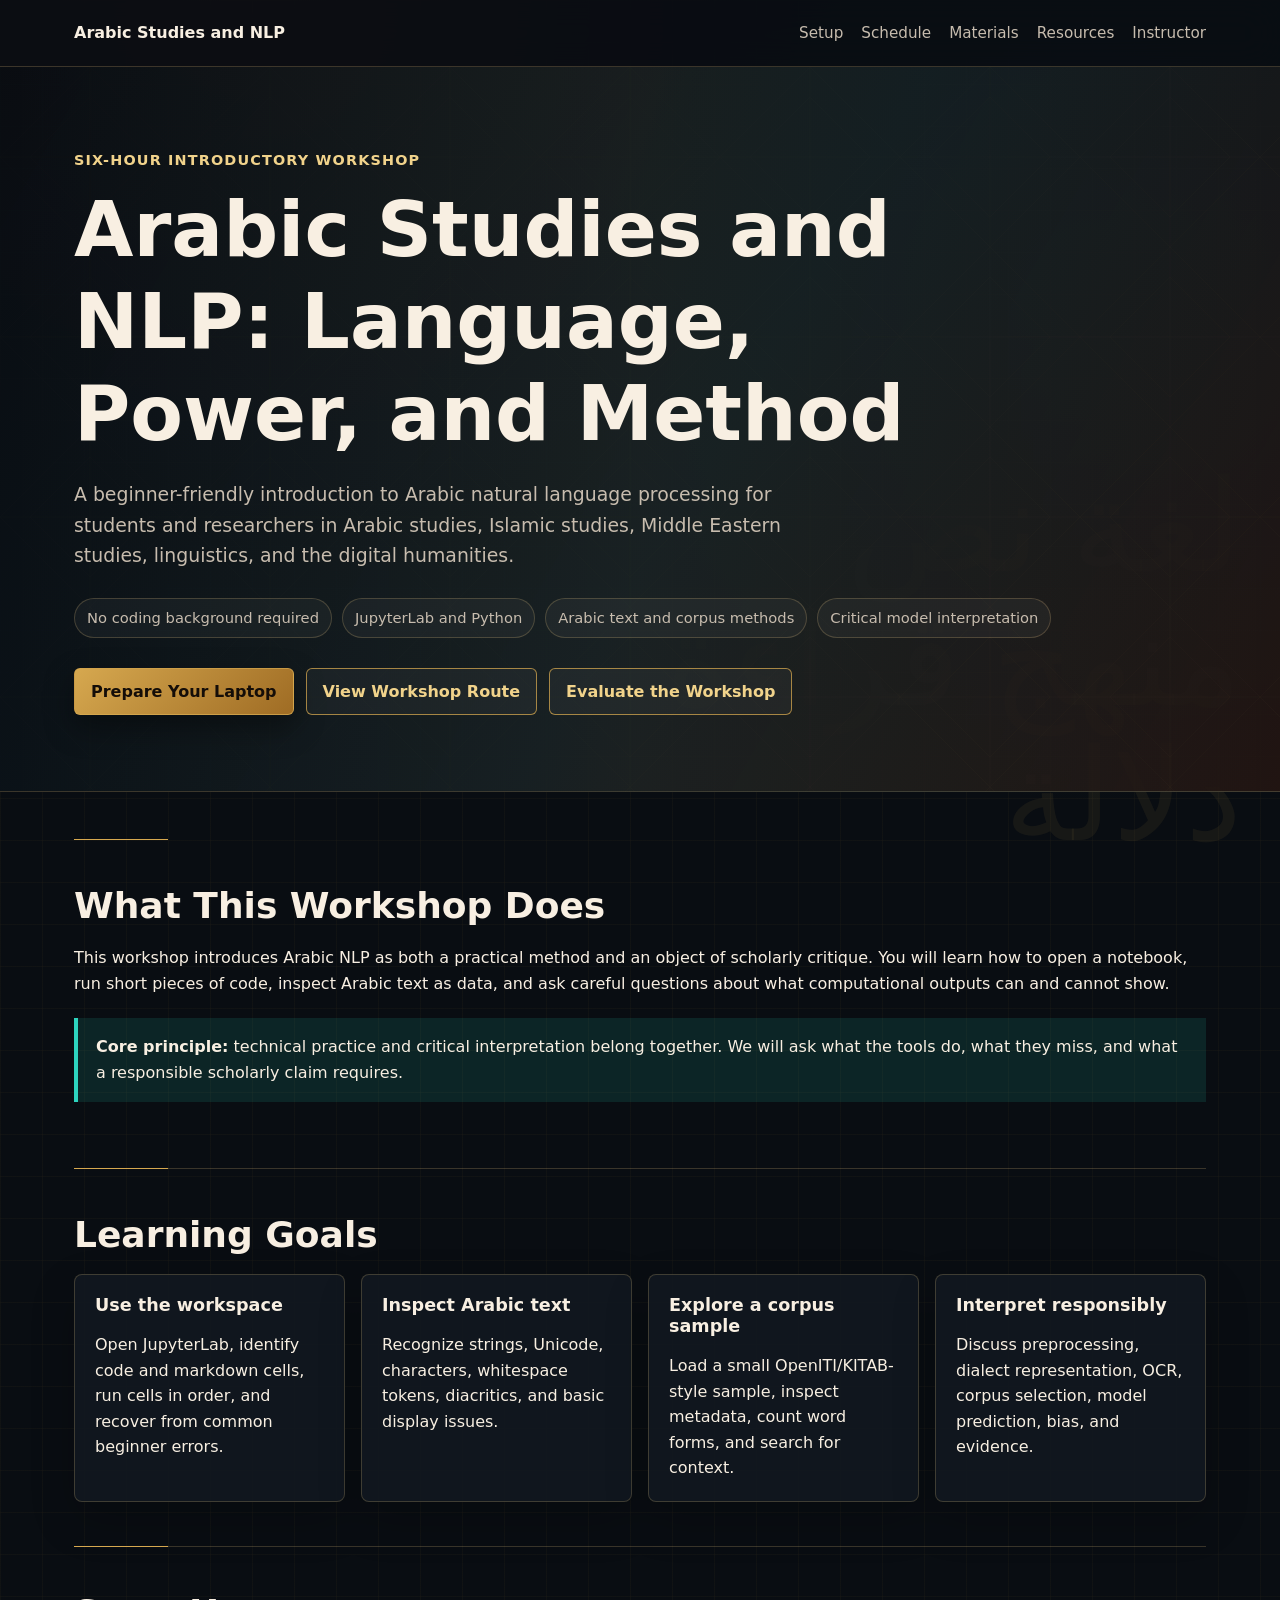
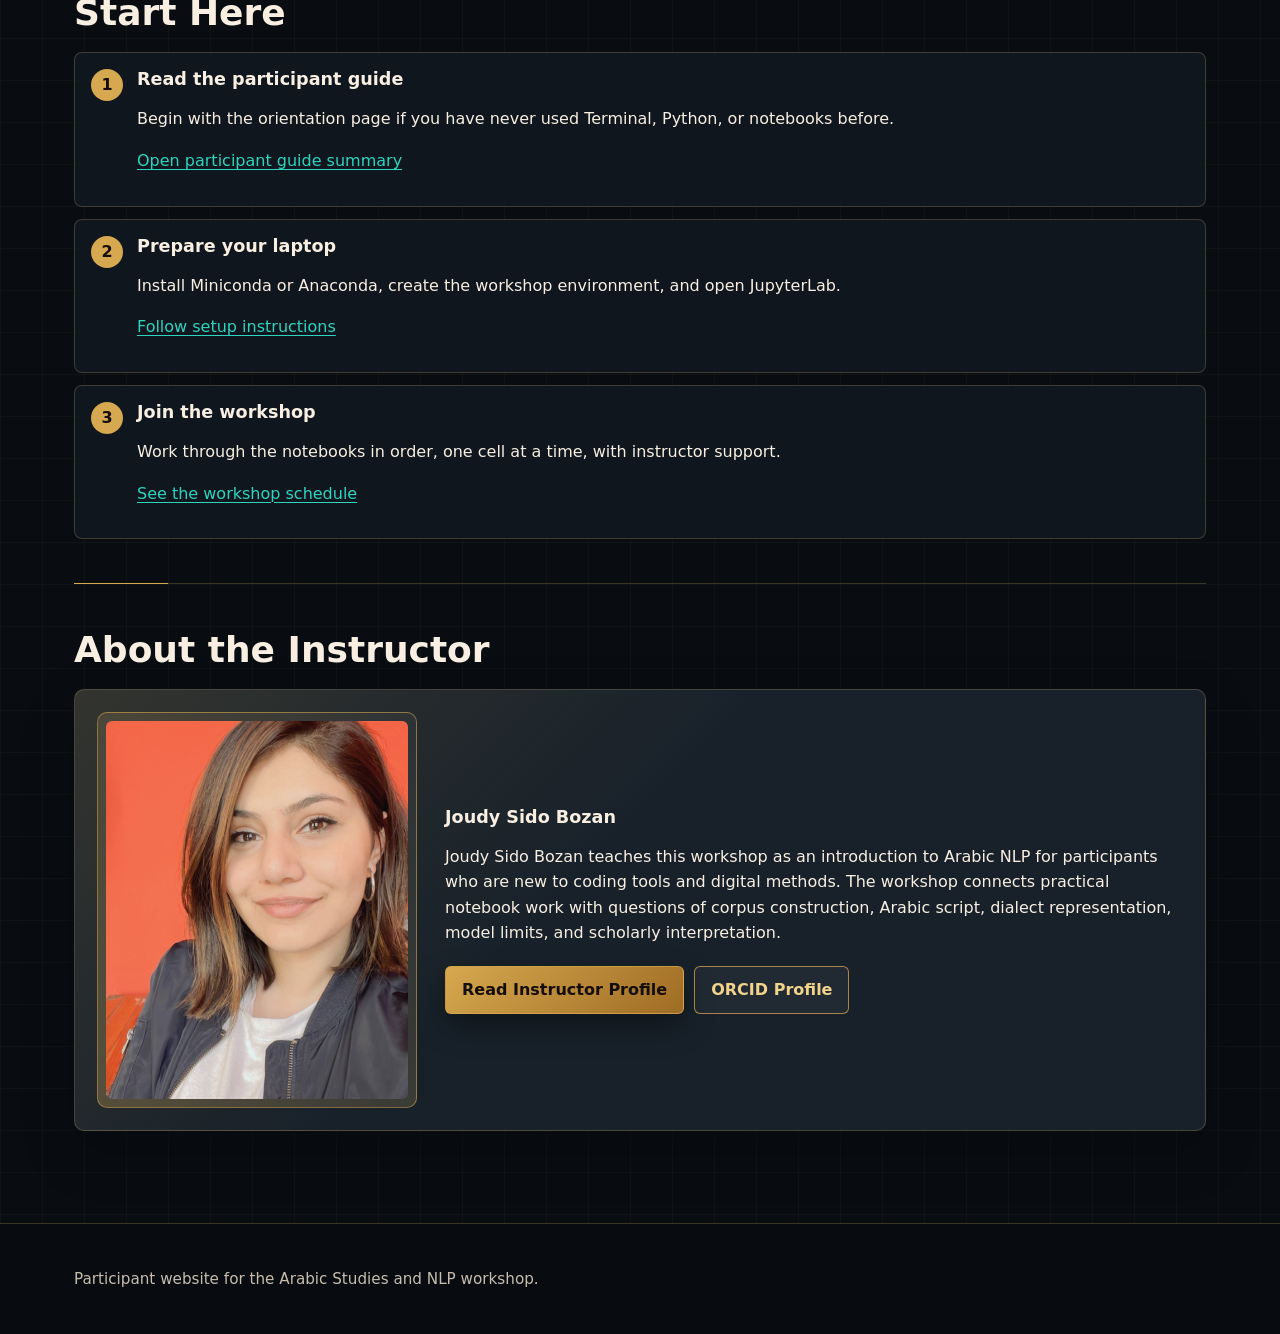
==== arabic-studies-nlp-workshop/docs/index.html @ bc18f791 "git commit -m "Initial commit: Add workshop materials and resources"" ====
<!doctype html>
<html lang="en">
  <head>
    <meta charset="utf-8">
    <meta name="viewport" content="width=device-width, initial-scale=1">
    <title>Arabic Studies and NLP Workshop</title>
    <meta name="description" content="Participant website for a six-hour beginner workshop on Arabic NLP, digital text analysis, and critical interpretation.">
    <link rel="stylesheet" href="assets/site.css">
  </head>
  <body>
    <header class="site-header">
      <nav class="nav" aria-label="Main navigation">
        <a class="brand" href="index.html">Arabic Studies and NLP</a>
        <div class="nav-links">
          <a href="setup.html">Setup</a>
          <a href="schedule.html">Schedule</a>
          <a href="materials.html">Materials</a>
          <a href="resources.html">Resources</a>
          <a href="instructor.html">Instructor</a>
        </div>
      </nav>
    </header>

    <main>
      <section class="hero">
        <div class="hero-inner">
          <p class="eyebrow">Six-hour introductory workshop</p>
          <h1>Arabic Studies and NLP: Language, Power, and Method</h1>
          <p class="lead">A beginner-friendly introduction to Arabic natural language processing for students and researchers in Arabic studies, Islamic studies, Middle Eastern studies, linguistics, and the digital humanities.</p>
          <ul class="meta" aria-label="Workshop facts">
            <li>No coding background required</li>
            <li>JupyterLab and Python</li>
            <li>Arabic text and corpus methods</li>
            <li>Critical model interpretation</li>
          </ul>
          <div class="actions">
            <a class="button" href="setup.html">Prepare Your Laptop</a>
            <a class="button secondary" href="schedule.html">View Workshop Route</a>
            <a class="button secondary" href="https://lehrevaluation.fu-berlin.de/productive/b/EEVLXFW2JXTUE?4">Evaluate the Workshop</a>
          </div>
        </div>
      </section>

      <div class="content">
        <section class="section" aria-labelledby="about">
          <h2 id="about">What This Workshop Does</h2>
          <p>This workshop introduces Arabic NLP as both a practical method and an object of scholarly critique. You will learn how to open a notebook, run short pieces of code, inspect Arabic text as data, and ask careful questions about what computational outputs can and cannot show.</p>
          <div class="note">
            <strong>Core principle:</strong> technical practice and critical interpretation belong together. We will ask what the tools do, what they miss, and what a responsible scholarly claim requires.
          </div>
        </section>

        <section class="section" aria-labelledby="goals">
          <h2 id="goals">Learning Goals</h2>
          <div class="grid">
            <article class="card">
              <h3>Use the workspace</h3>
              <p>Open JupyterLab, identify code and markdown cells, run cells in order, and recover from common beginner errors.</p>
            </article>
            <article class="card">
              <h3>Inspect Arabic text</h3>
              <p>Recognize strings, Unicode, characters, whitespace tokens, diacritics, and basic display issues.</p>
            </article>
            <article class="card">
              <h3>Explore a corpus sample</h3>
              <p>Load a small OpenITI/KITAB-style sample, inspect metadata, count word forms, and search for context.</p>
            </article>
            <article class="card">
              <h3>Interpret responsibly</h3>
              <p>Discuss preprocessing, dialect representation, OCR, corpus selection, model prediction, bias, and evidence.</p>
            </article>
          </div>
        </section>

        <section class="section" aria-labelledby="start">
          <h2 id="start">Start Here</h2>
          <div class="route">
            <div class="route-item">
              <div>
                <h3>Read the participant guide</h3>
                <p>Begin with the orientation page if you have never used Terminal, Python, or notebooks before.</p>
                <p><a href="materials.html#participant-guide">Open participant guide summary</a></p>
              </div>
            </div>
            <div class="route-item">
              <div>
                <h3>Prepare your laptop</h3>
                <p>Install Miniconda or Anaconda, create the workshop environment, and open JupyterLab.</p>
                <p><a href="setup.html">Follow setup instructions</a></p>
              </div>
            </div>
            <div class="route-item">
              <div>
                <h3>Join the workshop</h3>
                <p>Work through the notebooks in order, one cell at a time, with instructor support.</p>
                <p><a href="schedule.html">See the workshop schedule</a></p>
              </div>
            </div>
          </div>
        </section>

        <section class="section" aria-labelledby="instructor">
          <h2 id="instructor">About the Instructor</h2>
          <div class="instructor-panel">
            <div class="portrait-frame">
              <img class="portrait" src="assets/instructor.jpg" alt="Portrait of the workshop instructor">
            </div>
            <div>
              <h3>Joudy Sido Bozan</h3>
              <p>Joudy Sido Bozan teaches this workshop as an introduction to Arabic NLP for participants who are new to coding tools and digital methods. The workshop connects practical notebook work with questions of corpus construction, Arabic script, dialect representation, model limits, and scholarly interpretation.</p>
              <div class="profile-links">
                <a class="button" href="instructor.html">Read Instructor Profile</a>
                <a class="button secondary" href="https://orcid.org/0009-0000-0687-1091">ORCID Profile</a>
              </div>
            </div>
          </div>
        </section>
      </div>
    </main>

    <footer class="site-footer">
      <div class="footer-inner">
        <p>Participant website for the Arabic Studies and NLP workshop.</p>
      </div>
    </footer>
  </body>
</html>
---- arabic-studies-nlp-workshop/docs/assets/site.css ----
:root {
  --ink: #f8efe2;
  --muted: #c7bcae;
  --line: rgba(218, 185, 120, 0.24);
  --paper: #090d12;
  --panel: rgba(18, 25, 32, 0.88);
  --panel-strong: rgba(25, 35, 44, 0.96);
  --accent: #2dd4bf;
  --accent-dark: #14b8a6;
  --gold: #d6a84f;
  --gold-soft: #f1d38b;
  --ruby: #b55239;
  --soft: rgba(45, 212, 191, 0.12);
  --soft-gold: rgba(214, 168, 79, 0.13);
  --code: #f8efe2;
  --shadow: rgba(0, 0, 0, 0.38);
}

* {
  box-sizing: border-box;
}

html {
  scroll-behavior: smooth;
}

body {
  margin: 0;
  color: var(--ink);
  background:
    radial-gradient(circle at 20% 0%, rgba(181, 82, 57, 0.24), transparent 34rem),
    radial-gradient(circle at 85% 10%, rgba(20, 184, 166, 0.16), transparent 32rem),
    linear-gradient(rgba(214, 168, 79, 0.035) 1px, transparent 1px),
    linear-gradient(90deg, rgba(214, 168, 79, 0.035) 1px, transparent 1px),
    var(--paper);
  background-size: auto, auto, 42px 42px, 42px 42px, auto;
  font-family: Inter, ui-sans-serif, system-ui, -apple-system, BlinkMacSystemFont, "Segoe UI", sans-serif;
  line-height: 1.6;
}

body::before {
  content: "لغة  نص  منهج  قراءة  دلالة";
  position: fixed;
  inset: auto 3vw 4vh auto;
  z-index: -1;
  max-width: 42rem;
  color: rgba(214, 168, 79, 0.07);
  font-family: Georgia, "Times New Roman", serif;
  font-size: clamp(3.6rem, 10vw, 9rem);
  line-height: 1.05;
  text-align: right;
  direction: rtl;
  pointer-events: none;
}

a {
  color: var(--accent);
  text-decoration-thickness: 0.08em;
  text-underline-offset: 0.18em;
}

a:hover {
  color: var(--gold-soft);
}

.site-header {
  border-bottom: 1px solid var(--line);
  background: rgba(9, 13, 18, 0.9);
  backdrop-filter: blur(18px);
  position: sticky;
  top: 0;
  z-index: 10;
}

.nav {
  max-width: 1180px;
  margin: 0 auto;
  min-height: 66px;
  padding: 0 24px;
  display: flex;
  align-items: center;
  justify-content: space-between;
  gap: 24px;
}

.brand {
  color: var(--ink);
  font-weight: 800;
  text-decoration: none;
}

.nav-links {
  display: flex;
  align-items: center;
  gap: 18px;
  flex-wrap: wrap;
}

.nav-links a {
  color: var(--muted);
  font-size: 0.95rem;
  text-decoration: none;
}

.nav-links a[aria-current="page"],
.nav-links a:hover {
  color: var(--gold-soft);
}

.hero {
  position: relative;
  overflow: hidden;
  border-bottom: 1px solid var(--line);
  background:
    linear-gradient(120deg, rgba(9, 13, 18, 0.96), rgba(14, 26, 33, 0.94) 55%, rgba(36, 22, 18, 0.88)),
    url("data:image/svg+xml,%3Csvg width='180' height='180' viewBox='0 0 180 180' xmlns='http://www.w3.org/2000/svg'%3E%3Cg fill='none' stroke='%23d6a84f' stroke-opacity='.18' stroke-width='1'%3E%3Cpath d='M90 0l90 90-90 90L0 90z'/%3E%3Cpath d='M90 30l60 60-60 60-60-60z'/%3E%3Cpath d='M0 90h180M90 0v180'/%3E%3C/g%3E%3C/svg%3E");
}

.hero::after {
  content: "";
  position: absolute;
  inset: 0;
  background: linear-gradient(90deg, transparent, rgba(214, 168, 79, 0.06), transparent);
  pointer-events: none;
}

.hero-inner,
.content {
  max-width: 1180px;
  margin: 0 auto;
  padding: 48px 24px;
}

.hero-inner {
  position: relative;
  z-index: 1;
  padding-top: 82px;
  padding-bottom: 76px;
}

.eyebrow {
  margin: 0 0 12px;
  color: var(--gold-soft);
  font-size: 0.9rem;
  font-weight: 800;
  letter-spacing: 0.08em;
  text-transform: uppercase;
}

h1,
h2,
h3 {
  line-height: 1.2;
}

h1 {
  max-width: 870px;
  margin: 0;
  font-size: clamp(2.25rem, 6vw, 4.8rem);
  letter-spacing: 0;
}

h2 {
  margin: 0 0 18px;
  font-size: clamp(1.55rem, 3vw, 2.25rem);
}

h3 {
  margin: 0 0 8px;
  font-size: 1.1rem;
}

.lead {
  max-width: 780px;
  color: var(--muted);
  font-size: 1.18rem;
}

.meta {
  display: flex;
  gap: 10px;
  flex-wrap: wrap;
  margin: 28px 0 0;
  padding: 0;
  list-style: none;
}

.meta li {
  border: 1px solid var(--line);
  border-radius: 999px;
  background: rgba(255, 255, 255, 0.04);
  color: var(--muted);
  padding: 7px 12px;
  font-size: 0.92rem;
}

.actions {
  display: flex;
  gap: 12px;
  flex-wrap: wrap;
  margin-top: 30px;
}

.button {
  display: inline-flex;
  align-items: center;
  justify-content: center;
  min-height: 44px;
  padding: 10px 16px;
  border: 1px solid rgba(214, 168, 79, 0.74);
  border-radius: 6px;
  background: linear-gradient(135deg, var(--gold), #9f6c24);
  color: #140d08;
  font-weight: 800;
  text-decoration: none;
  box-shadow: 0 12px 30px var(--shadow);
}

.button:hover {
  color: #140d08;
  filter: brightness(1.08);
}

.button.secondary {
  background: rgba(255, 255, 255, 0.04);
  color: var(--gold-soft);
  box-shadow: none;
}

.section {
  position: relative;
  padding: 44px 0;
  border-bottom: 1px solid var(--line);
}

.section:last-child {
  border-bottom: 0;
}

.section::before {
  content: "";
  position: absolute;
  top: -1px;
  left: 0;
  width: 94px;
  height: 1px;
  background: var(--gold);
}

.grid {
  display: grid;
  grid-template-columns: repeat(auto-fit, minmax(240px, 1fr));
  gap: 16px;
}

.card {
  border: 1px solid var(--line);
  border-radius: 8px;
  background: var(--panel);
  padding: 20px;
  box-shadow: 0 18px 45px rgba(0, 0, 0, 0.2);
}

.card p:last-child {
  margin-bottom: 0;
}

.note {
  border-left: 4px solid var(--accent);
  background: var(--soft);
  padding: 16px 18px;
  margin: 22px 0;
}

.caution {
  border-left-color: var(--gold);
  background: var(--soft-gold);
}

.route {
  display: grid;
  gap: 12px;
  counter-reset: route;
}

.route-item {
  display: grid;
  grid-template-columns: auto 1fr;
  gap: 14px;
  align-items: start;
  border: 1px solid var(--line);
  border-radius: 8px;
  background: var(--panel);
  padding: 16px;
}

.route-item::before {
  counter-increment: route;
  content: counter(route);
  display: inline-flex;
  width: 32px;
  height: 32px;
  align-items: center;
  justify-content: center;
  border-radius: 999px;
  background: var(--gold);
  color: #140d08;
  font-weight: 800;
}

.instructor-panel {
  display: grid;
  grid-template-columns: minmax(220px, 320px) 1fr;
  gap: 28px;
  align-items: center;
  border: 1px solid var(--line);
  border-radius: 10px;
  background:
    linear-gradient(135deg, rgba(214, 168, 79, 0.14), transparent 44%),
    var(--panel-strong);
  padding: 22px;
  box-shadow: 0 20px 50px rgba(0, 0, 0, 0.28);
}

.portrait-frame {
  border: 1px solid rgba(214, 168, 79, 0.52);
  border-radius: 10px;
  padding: 8px;
  background:
    linear-gradient(45deg, rgba(214, 168, 79, 0.26), transparent),
    rgba(255, 255, 255, 0.04);
}

.portrait {
  display: block;
  width: 100%;
  aspect-ratio: 4 / 5;
  object-fit: cover;
  border-radius: 6px;
}

.arabic-kicker {
  margin: 0 0 8px;
  color: var(--gold-soft);
  font-family: Georgia, "Times New Roman", serif;
  font-size: 1.45rem;
  direction: rtl;
}

.profile-links {
  display: flex;
  flex-wrap: wrap;
  gap: 10px;
  margin-top: 20px;
}

table {
  width: 100%;
  border-collapse: collapse;
  margin: 18px 0;
  background: var(--panel);
}

th,
td {
  border: 1px solid var(--line);
  padding: 12px;
  text-align: left;
  vertical-align: top;
}

th {
  background: rgba(214, 168, 79, 0.12);
  color: var(--gold-soft);
}

code {
  color: var(--code);
  background: rgba(255, 255, 255, 0.1);
  border-radius: 4px;
  padding: 0.12em 0.32em;
  font-family: ui-monospace, SFMono-Regular, Menlo, Consolas, monospace;
}

pre {
  overflow-x: auto;
  background: #04070a;
  color: #f7fafc;
  border: 1px solid var(--line);
  border-radius: 8px;
  padding: 16px;
}

pre code {
  background: transparent;
  color: inherit;
  padding: 0;
}

.site-footer {
  border-top: 1px solid var(--line);
  background: rgba(9, 13, 18, 0.96);
}

.footer-inner {
  max-width: 1180px;
  margin: 0 auto;
  padding: 28px 24px;
  color: var(--muted);
  font-size: 0.95rem;
}

@media (max-width: 780px) {
  .nav {
    align-items: flex-start;
    flex-direction: column;
    padding-top: 14px;
    padding-bottom: 14px;
  }

  .nav-links {
    gap: 12px;
  }

  .hero-inner,
  .content {
    padding-left: 18px;
    padding-right: 18px;
  }

  .instructor-panel {
    grid-template-columns: 1fr;
  }
}
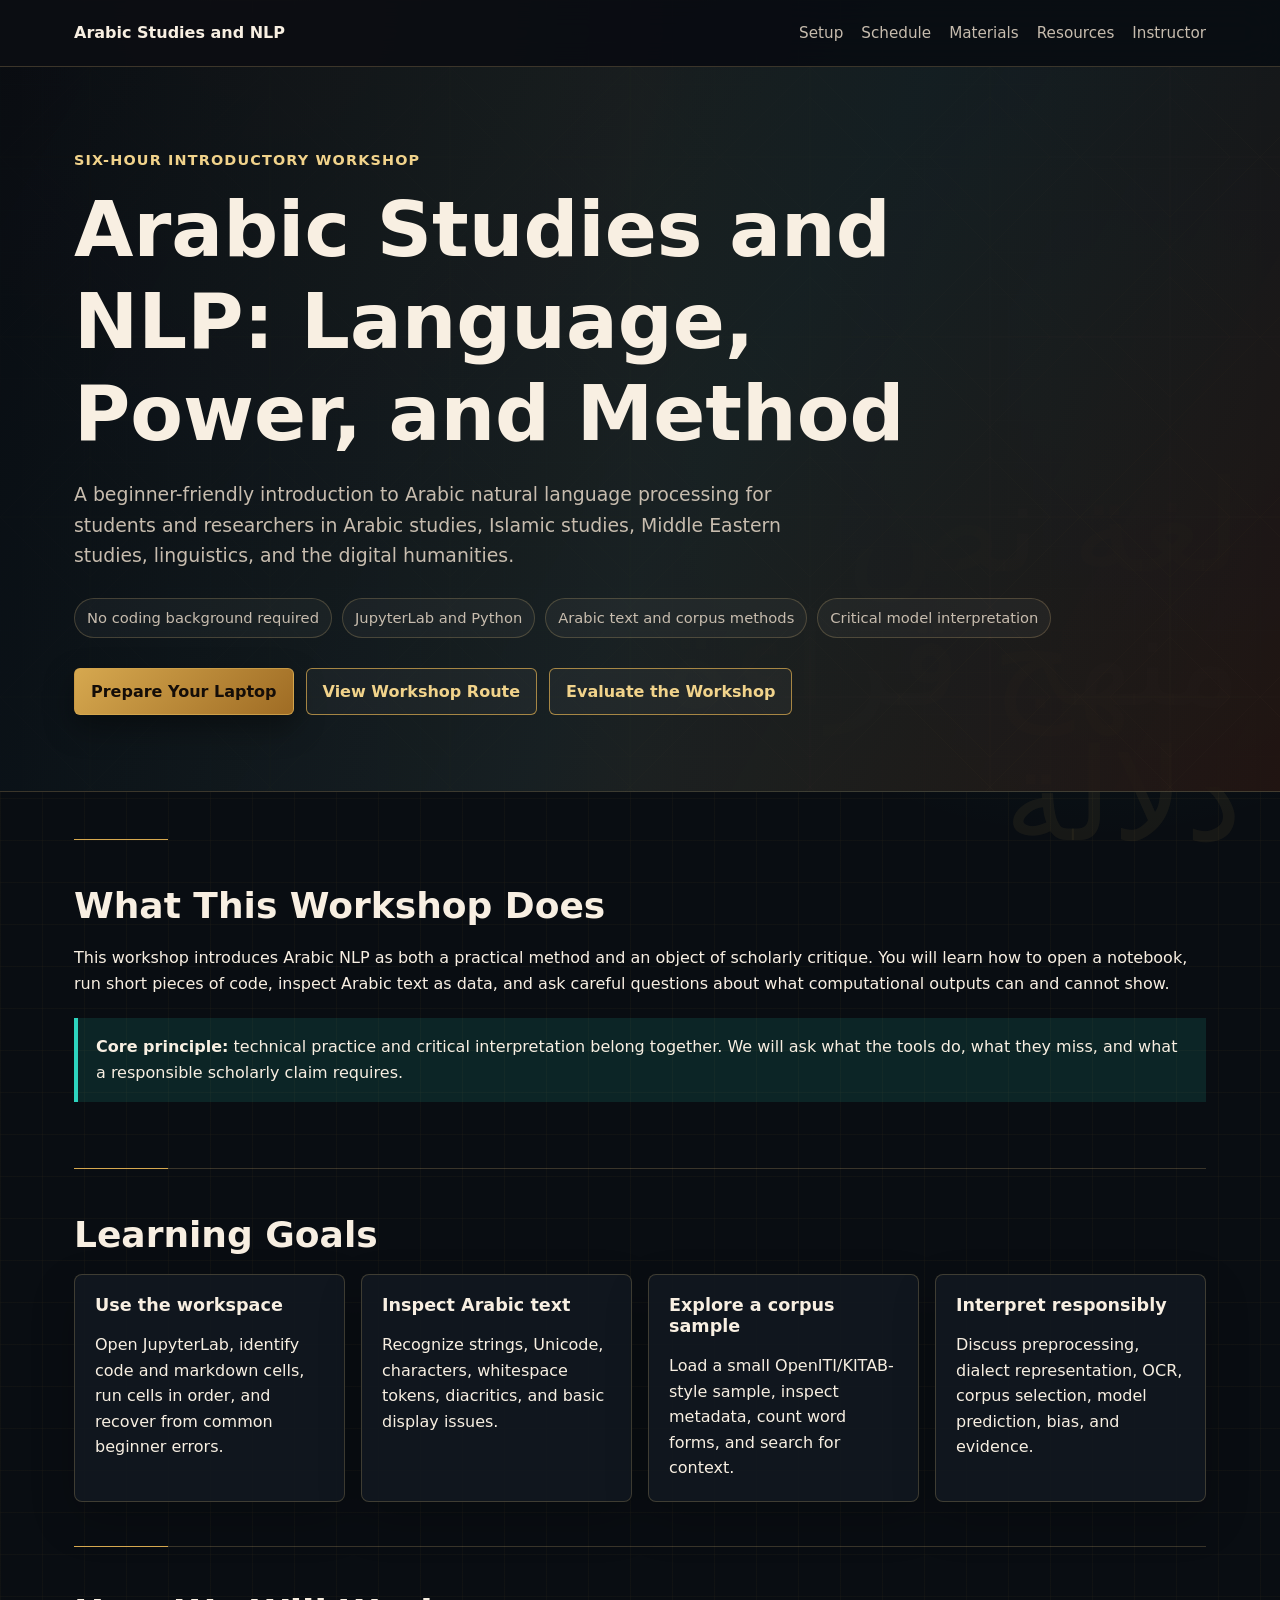
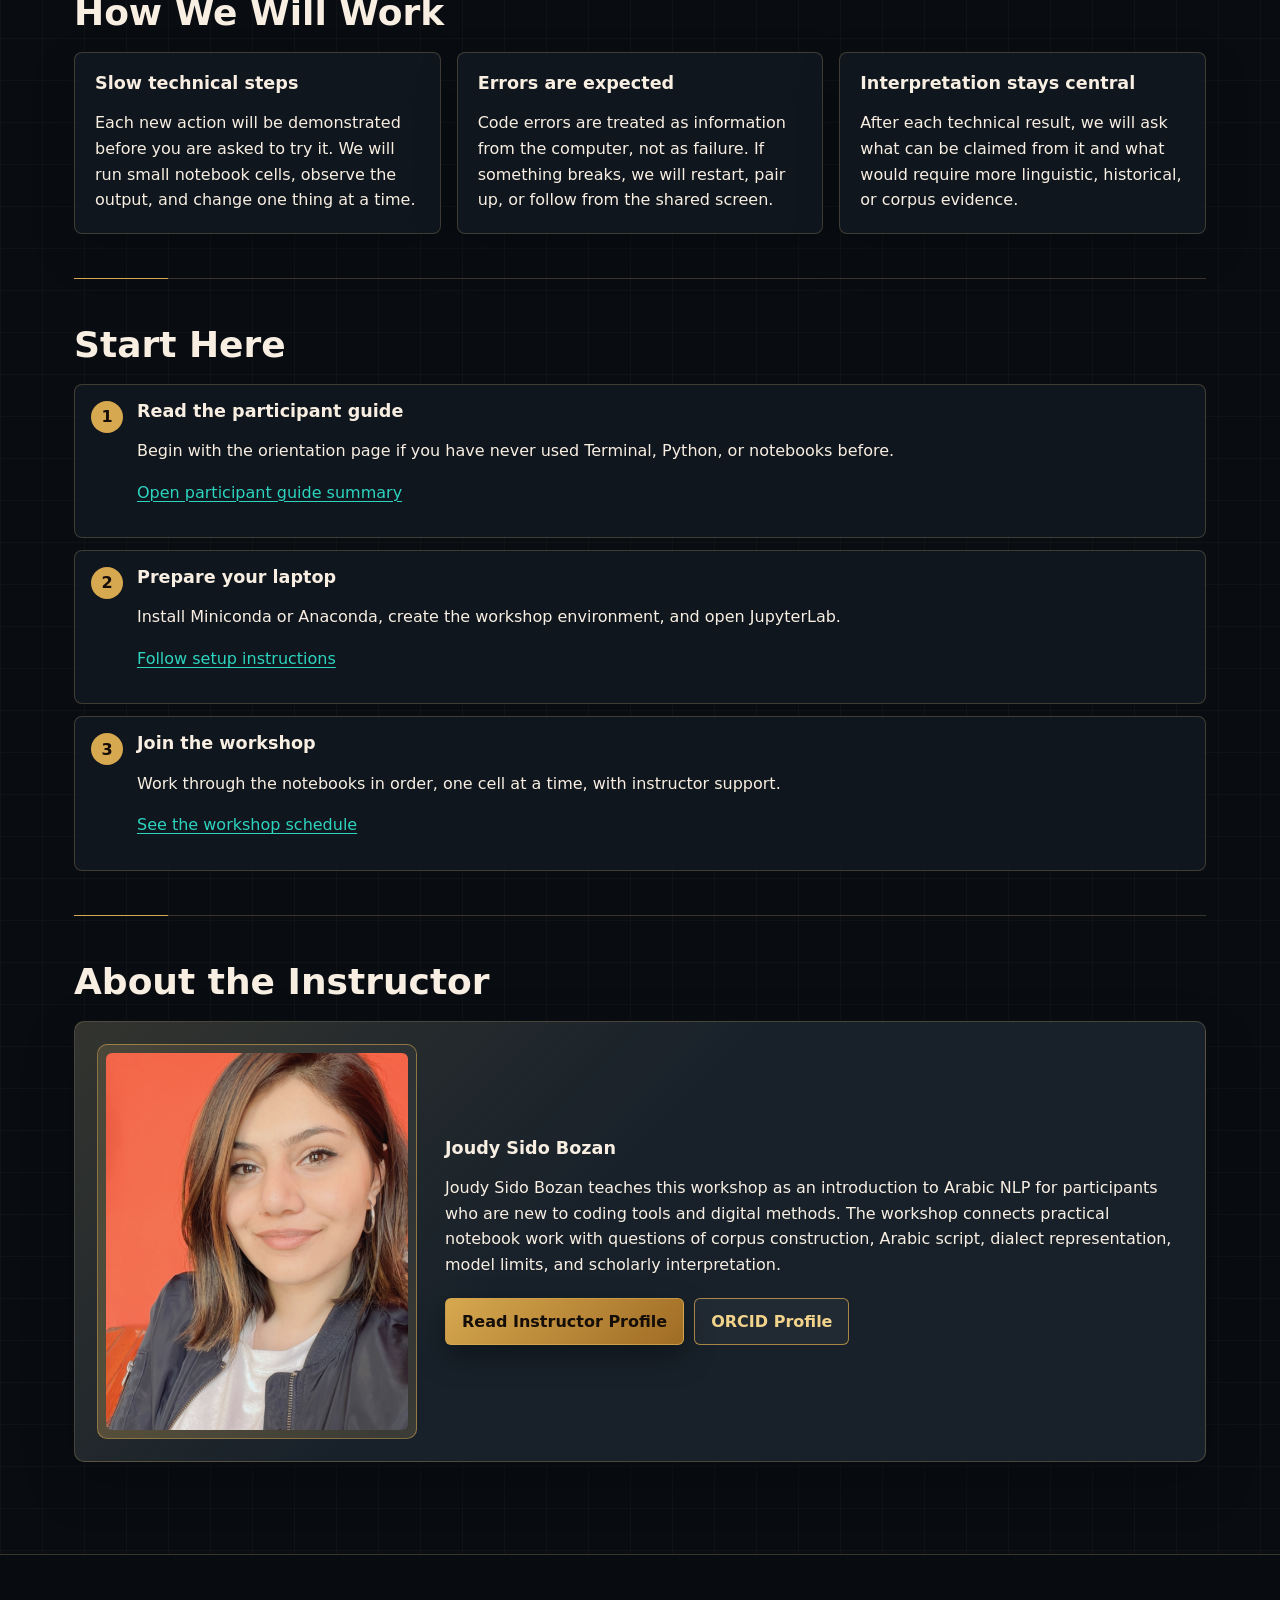
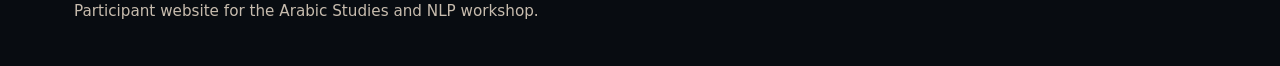
==== commit 2795c136: "Remove instructor notes and publish participant guidance" ====
--- a/arabic-studies-nlp-workshop/docs/index.html
+++ b/arabic-studies-nlp-workshop/docs/index.html
@@ -72,6 +72,24 @@
           </div>
         </section>
 
+        <section class="section" aria-labelledby="how">
+          <h2 id="how">How We Will Work</h2>
+          <div class="grid">
+            <article class="card">
+              <h3>Slow technical steps</h3>
+              <p>Each new action will be demonstrated before you are asked to try it. We will run small notebook cells, observe the output, and change one thing at a time.</p>
+            </article>
+            <article class="card">
+              <h3>Errors are expected</h3>
+              <p>Code errors are treated as information from the computer, not as failure. If something breaks, we will restart, pair up, or follow from the shared screen.</p>
+            </article>
+            <article class="card">
+              <h3>Interpretation stays central</h3>
+              <p>After each technical result, we will ask what can be claimed from it and what would require more linguistic, historical, or corpus evidence.</p>
+            </article>
+          </div>
+        </section>
+
         <section class="section" aria-labelledby="start">
           <h2 id="start">Start Here</h2>
           <div class="route">
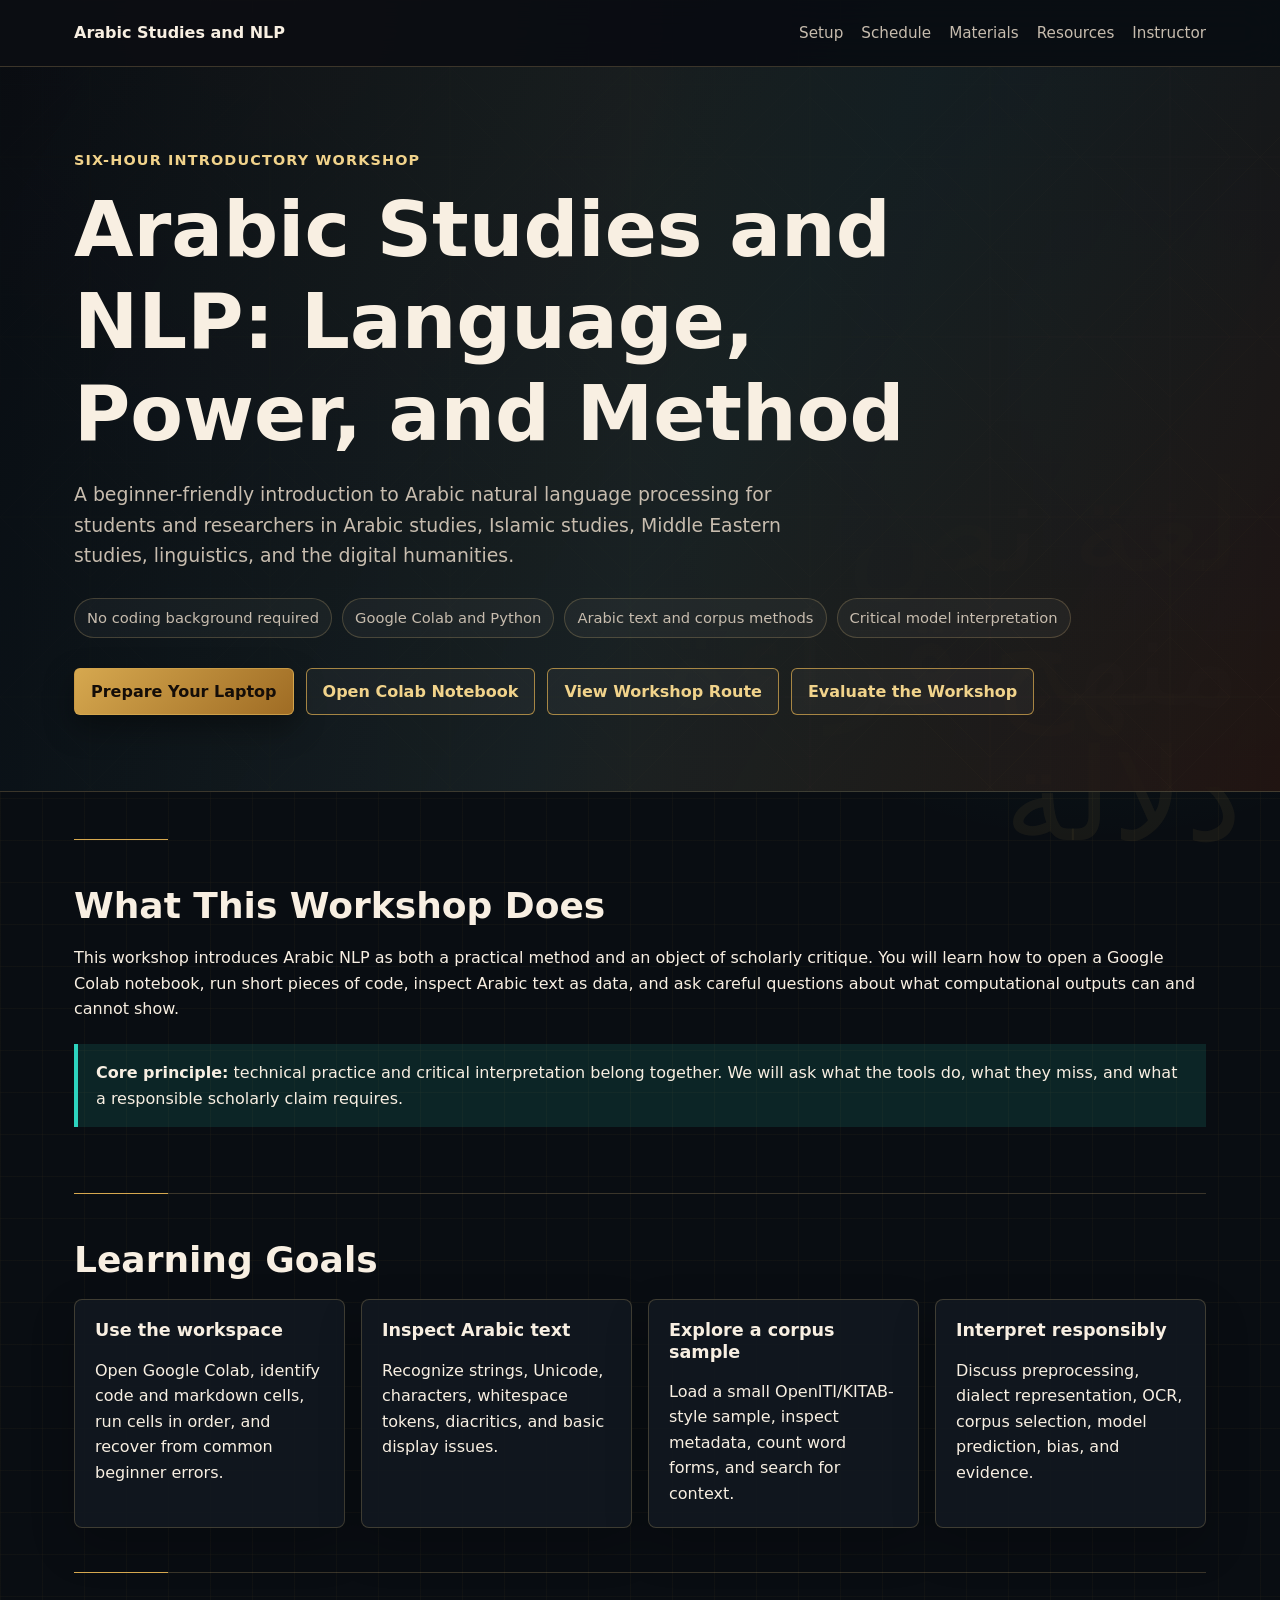
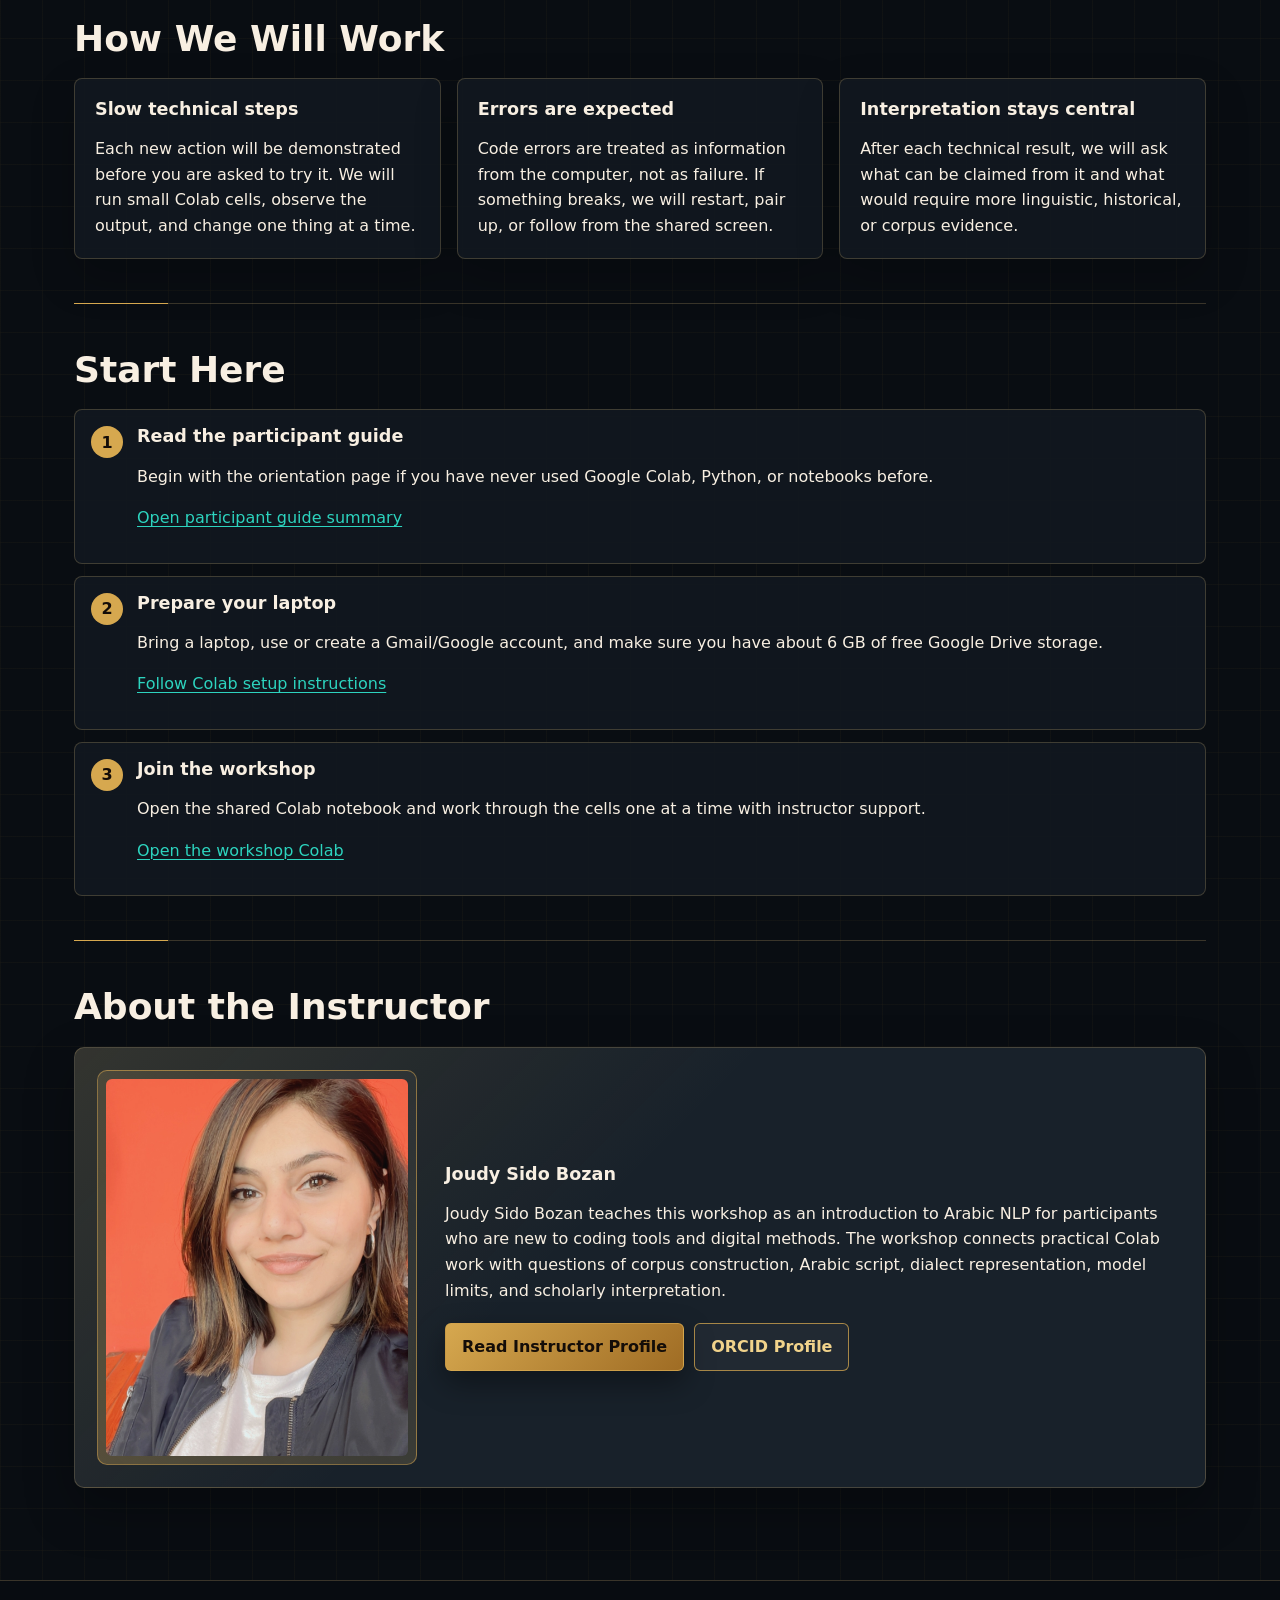
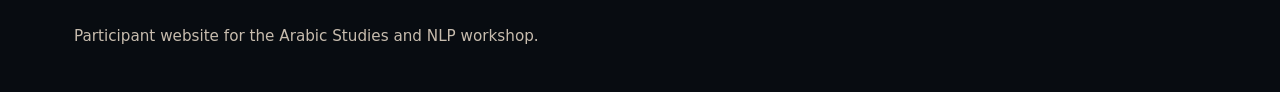
==== commit af95a284: "Update workshop site for Colab workflow" ====
--- a/arabic-studies-nlp-workshop/docs/index.html
+++ b/arabic-studies-nlp-workshop/docs/index.html
@@ -29,12 +29,13 @@
           <p class="lead">A beginner-friendly introduction to Arabic natural language processing for students and researchers in Arabic studies, Islamic studies, Middle Eastern studies, linguistics, and the digital humanities.</p>
           <ul class="meta" aria-label="Workshop facts">
             <li>No coding background required</li>
-            <li>JupyterLab and Python</li>
+            <li>Google Colab and Python</li>
             <li>Arabic text and corpus methods</li>
             <li>Critical model interpretation</li>
           </ul>
           <div class="actions">
             <a class="button" href="setup.html">Prepare Your Laptop</a>
+            <a class="button secondary" href="https://colab.research.google.com/drive/1Y3qCbD6Gw1KEw-lixQx1rI6WlyWnrnDS?usp=sharing#scrollTo=X3KV4vNDDtG8">Open Colab Notebook</a>
             <a class="button secondary" href="schedule.html">View Workshop Route</a>
             <a class="button secondary" href="https://lehrevaluation.fu-berlin.de/productive/b/EEVLXFW2JXTUE?4">Evaluate the Workshop</a>
           </div>
@@ -44,7 +45,7 @@
       <div class="content">
         <section class="section" aria-labelledby="about">
           <h2 id="about">What This Workshop Does</h2>
-          <p>This workshop introduces Arabic NLP as both a practical method and an object of scholarly critique. You will learn how to open a notebook, run short pieces of code, inspect Arabic text as data, and ask careful questions about what computational outputs can and cannot show.</p>
+          <p>This workshop introduces Arabic NLP as both a practical method and an object of scholarly critique. You will learn how to open a Google Colab notebook, run short pieces of code, inspect Arabic text as data, and ask careful questions about what computational outputs can and cannot show.</p>
           <div class="note">
             <strong>Core principle:</strong> technical practice and critical interpretation belong together. We will ask what the tools do, what they miss, and what a responsible scholarly claim requires.
           </div>
@@ -55,7 +56,7 @@
           <div class="grid">
             <article class="card">
               <h3>Use the workspace</h3>
-              <p>Open JupyterLab, identify code and markdown cells, run cells in order, and recover from common beginner errors.</p>
+              <p>Open Google Colab, identify code and markdown cells, run cells in order, and recover from common beginner errors.</p>
             </article>
             <article class="card">
               <h3>Inspect Arabic text</h3>
@@ -77,7 +78,7 @@
           <div class="grid">
             <article class="card">
               <h3>Slow technical steps</h3>
-              <p>Each new action will be demonstrated before you are asked to try it. We will run small notebook cells, observe the output, and change one thing at a time.</p>
+              <p>Each new action will be demonstrated before you are asked to try it. We will run small Colab cells, observe the output, and change one thing at a time.</p>
             </article>
             <article class="card">
               <h3>Errors are expected</h3>
@@ -96,22 +97,22 @@
             <div class="route-item">
               <div>
                 <h3>Read the participant guide</h3>
-                <p>Begin with the orientation page if you have never used Terminal, Python, or notebooks before.</p>
+                <p>Begin with the orientation page if you have never used Google Colab, Python, or notebooks before.</p>
                 <p><a href="materials.html#participant-guide">Open participant guide summary</a></p>
               </div>
             </div>
             <div class="route-item">
               <div>
                 <h3>Prepare your laptop</h3>
-                <p>Install Miniconda or Anaconda, create the workshop environment, and open JupyterLab.</p>
-                <p><a href="setup.html">Follow setup instructions</a></p>
+                <p>Bring a laptop, use or create a Gmail/Google account, and make sure you have about 6 GB of free Google Drive storage.</p>
+                <p><a href="setup.html">Follow Colab setup instructions</a></p>
               </div>
             </div>
             <div class="route-item">
               <div>
                 <h3>Join the workshop</h3>
-                <p>Work through the notebooks in order, one cell at a time, with instructor support.</p>
-                <p><a href="schedule.html">See the workshop schedule</a></p>
+                <p>Open the shared Colab notebook and work through the cells one at a time with instructor support.</p>
+                <p><a href="https://colab.research.google.com/drive/1Y3qCbD6Gw1KEw-lixQx1rI6WlyWnrnDS?usp=sharing#scrollTo=X3KV4vNDDtG8">Open the workshop Colab</a></p>
               </div>
             </div>
           </div>
@@ -125,7 +126,7 @@
             </div>
             <div>
               <h3>Joudy Sido Bozan</h3>
-              <p>Joudy Sido Bozan teaches this workshop as an introduction to Arabic NLP for participants who are new to coding tools and digital methods. The workshop connects practical notebook work with questions of corpus construction, Arabic script, dialect representation, model limits, and scholarly interpretation.</p>
+              <p>Joudy Sido Bozan teaches this workshop as an introduction to Arabic NLP for participants who are new to coding tools and digital methods. The workshop connects practical Colab work with questions of corpus construction, Arabic script, dialect representation, model limits, and scholarly interpretation.</p>
               <div class="profile-links">
                 <a class="button" href="instructor.html">Read Instructor Profile</a>
                 <a class="button secondary" href="https://orcid.org/0009-0000-0687-1091">ORCID Profile</a>
--- a/arabic-studies-nlp-workshop/docs/assets/site.css
+++ b/arabic-studies-nlp-workshop/docs/assets/site.css
@@ -211,6 +211,8 @@
   border-radius: 6px;
   background: linear-gradient(135deg, var(--gold), #9f6c24);
   color: #140d08;
+  cursor: pointer;
+  font: inherit;
   font-weight: 800;
   text-decoration: none;
   box-shadow: 0 12px 30px var(--shadow);
@@ -308,6 +310,95 @@
   font-weight: 800;
 }
 
+.task-list {
+  display: grid;
+  gap: 18px;
+  margin-top: 22px;
+}
+
+.task {
+  overflow-x: auto;
+  border: 1px solid var(--line);
+  border-radius: 8px;
+  background: var(--panel);
+  padding: 20px;
+}
+
+.task-heading {
+  display: grid;
+  grid-template-columns: auto 1fr;
+  gap: 14px;
+  align-items: start;
+}
+
+.task-number {
+  display: inline-flex;
+  min-width: 74px;
+  min-height: 34px;
+  align-items: center;
+  justify-content: center;
+  border-radius: 999px;
+  background: var(--gold);
+  color: #140d08;
+  font-size: 0.92rem;
+  font-weight: 800;
+}
+
+.task-heading p {
+  margin: 0;
+  color: var(--muted);
+}
+
+.exercise-table select {
+  width: 100%;
+  min-width: 220px;
+  border: 1px solid rgba(214, 168, 79, 0.38);
+  border-radius: 6px;
+  background: #101820;
+  color: var(--ink);
+  font: inherit;
+  padding: 10px 12px;
+}
+
+.exercise-table select:focus {
+  outline: 2px solid var(--accent);
+  outline-offset: 2px;
+}
+
+.answer-feedback,
+.exercise-score {
+  color: var(--gold-soft);
+  font-weight: 700;
+}
+
+.exercise-table tr.is-correct td {
+  background: rgba(45, 212, 191, 0.08);
+}
+
+.exercise-table tr.is-incorrect td {
+  background: rgba(181, 82, 57, 0.12);
+}
+
+.exercise-table tr.is-correct .answer-feedback {
+  color: var(--accent);
+}
+
+.exercise-table tr.is-incorrect .answer-feedback {
+  color: #ffb19f;
+}
+
+.exercise-actions {
+  display: flex;
+  flex-wrap: wrap;
+  gap: 12px;
+  align-items: center;
+  margin-top: 18px;
+}
+
+.exercise-score {
+  margin: 0;
+}
+
 .instructor-panel {
   display: grid;
   grid-template-columns: minmax(220px, 320px) 1fr;
